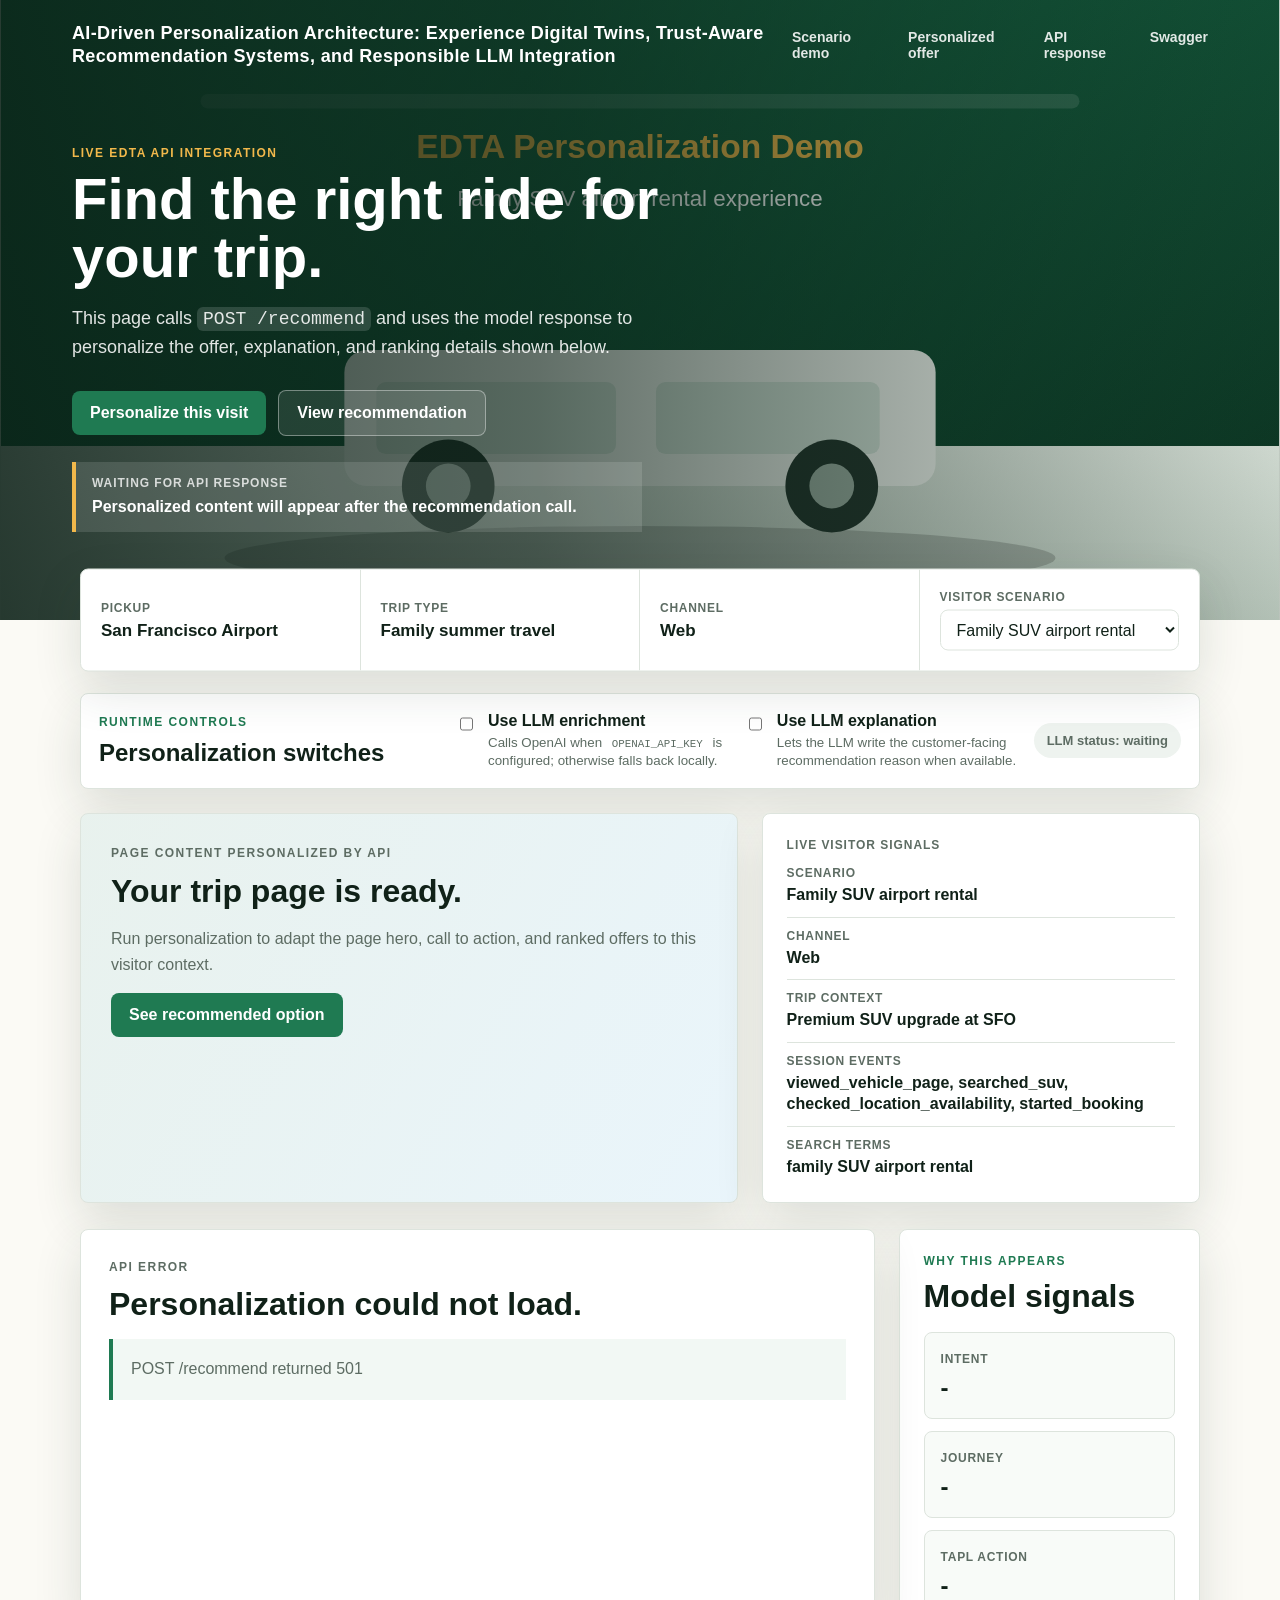
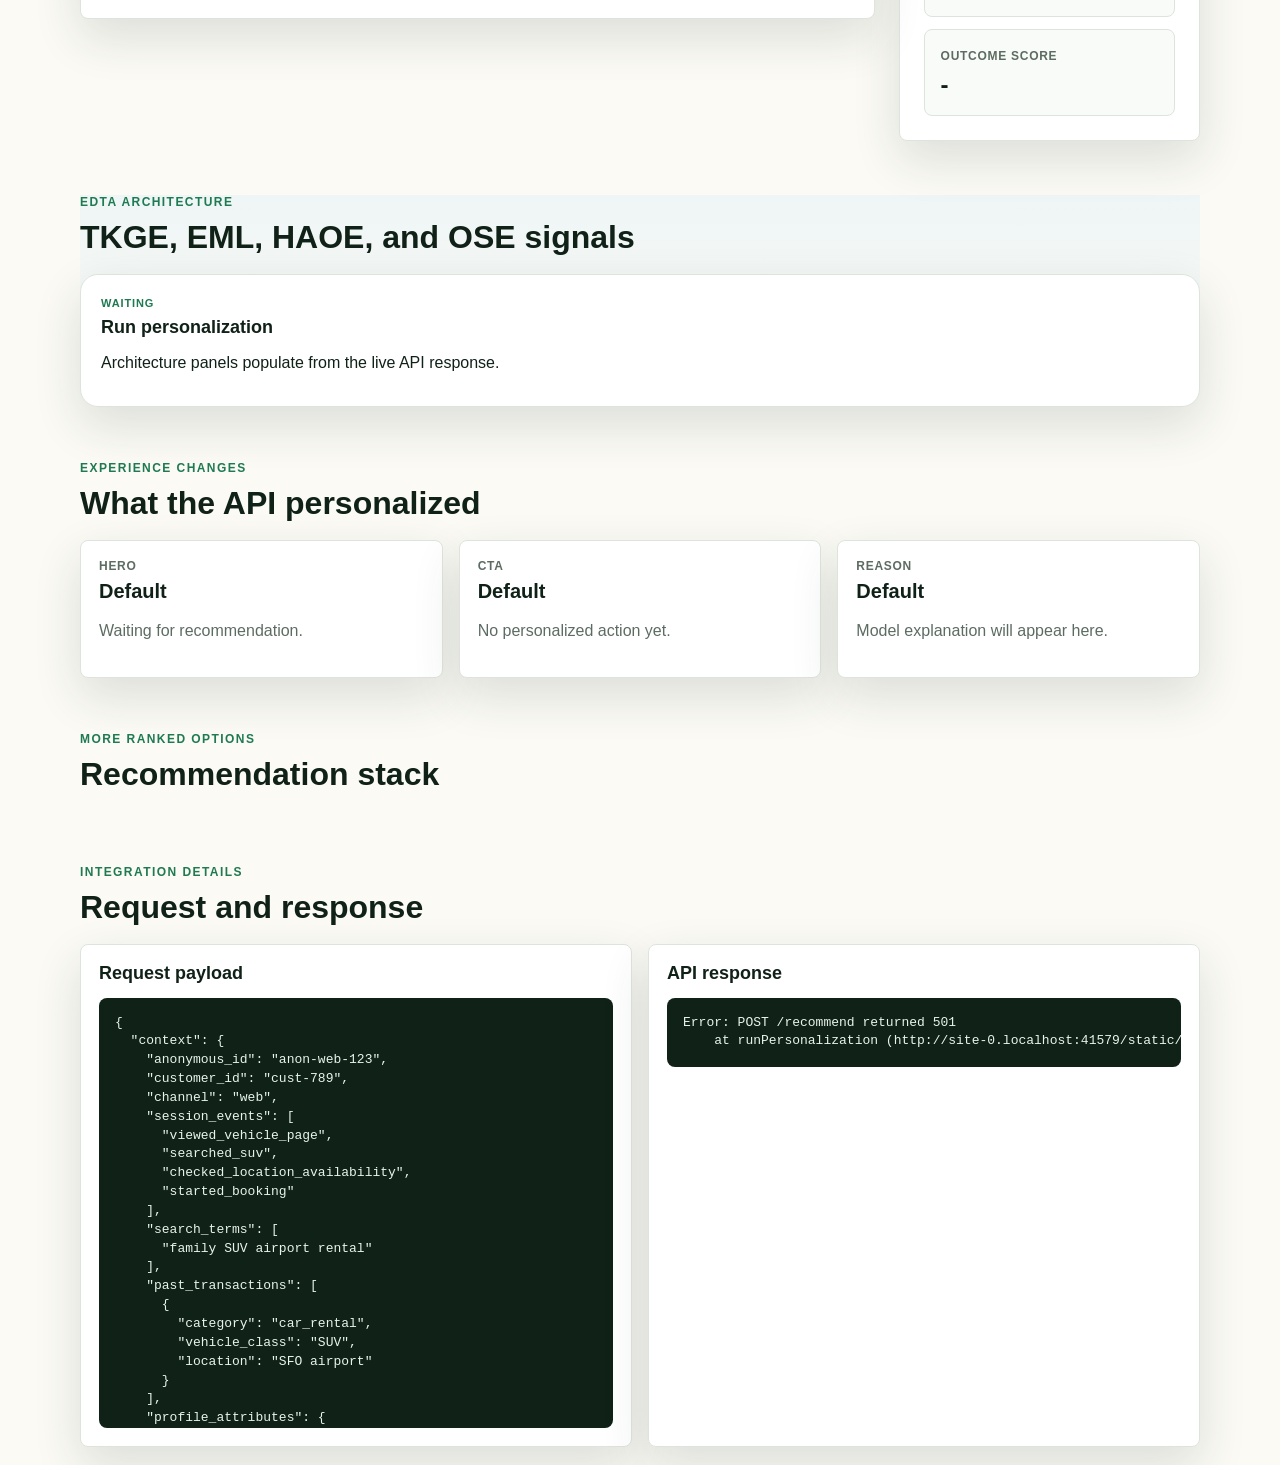
==== static/index.html @ 217e7bd6 "Add enterprise EDTA reference implementation with Render deploy support. Co-authored-by: Cursor <cur" ====
<!DOCTYPE html>
<html lang="en">
<head>
  <meta charset="UTF-8"/>
  <meta name="viewport" content="width=device-width, initial-scale=1.0"/>
  <title>EDTA Personalization Website</title>
  <link rel="stylesheet" href="/static/styles.css"/>
</head>
<body>
  <main>
    <section class="hero">
      <img class="hero-image" src="/static/hero-suv-personalization.svg" alt="Premium SUV at an airport rental pickup area"/>
      <div class="hero-shade"></div>
      <nav class="topbar" aria-label="Primary">
        <a class="brand" href="/demo">AI-Driven Personalization Architecture: Experience Digital Twins, Trust-Aware Recommendation Systems, and Responsible LLM Integration</a>
        <div class="nav-links">
          <a href="/scenario-demo">Scenario demo</a>
          <a href="#personalized-offer">Personalized offer</a>
          <a href="#api-panel">API response</a>
          <a href="/docs">Swagger</a>
        </div>
      </nav>

      <div class="hero-content">
        <p class="eyebrow">Live EDTA API integration</p>
        <h1 id="heroTitle">Find the right ride for your trip.</h1>
        <p id="heroSubtitle" class="subtitle">
          This page calls <code>POST /recommend</code> and uses the model response to personalize the offer, explanation, and ranking details shown below.
        </p>
        <div class="hero-actions">
          <button id="runBtn" type="button">Personalize this visit</button>
          <a class="secondary-link" href="#personalized-offer">View recommendation</a>
        </div>
        <div id="heroPersonalization" class="hero-personalization">
          <span>Waiting for API response</span>
          <strong>Personalized content will appear after the recommendation call.</strong>
        </div>
      </div>
    </section>

    <section class="site-section booking-strip" aria-label="Booking search">
      <div>
        <span>Pickup</span>
        <strong>San Francisco Airport</strong>
      </div>
      <div>
        <span>Trip type</span>
        <strong>Family summer travel</strong>
      </div>
      <div>
        <span>Channel</span>
        <strong id="activeChannel">Web</strong>
      </div>
      <label class="scenario-control" for="scenario">
        <span>Visitor scenario</span>
        <select id="scenario" aria-label="Visitor scenario">
          <!-- Options populated by app.js from the full catalog -->
        </select>
      </label>
    </section>

    <section class="site-section control-panel" aria-label="Personalization controls">
      <div>
        <p class="eyebrow">Runtime controls</p>
        <h2>Personalization switches</h2>
      </div>
      <label class="toggle-row">
        <input id="useLlm" type="checkbox"/>
        <span>
          <strong>Use LLM enrichment</strong>
          <small>Calls OpenAI when <code>OPENAI_API_KEY</code> is configured; otherwise falls back locally.</small>
        </span>
      </label>
      <label class="toggle-row">
        <input id="useLlmExplanation" type="checkbox"/>
        <span>
          <strong>Use LLM explanation</strong>
          <small>Lets the LLM write the customer-facing recommendation reason when available.</small>
        </span>
      </label>
      <div class="status-pill" id="llmStatus">LLM status: unknown</div>
    </section>

    <section class="site-section storefront-layout" aria-label="Personalized storefront">
      <article class="personalized-banner">
        <p class="eyebrow">Page content personalized by API</p>
        <h2 id="bannerTitle">Your trip page is ready.</h2>
        <p id="bannerCopy">Run personalization to adapt the page hero, call to action, and ranked offers to this visitor context.</p>
        <button id="bannerCta" type="button">See recommended option</button>
      </article>
      <div class="trip-panel">
        <span>Live visitor signals</span>
        <ul id="visitorSignals"></ul>
      </div>
    </section>

    <section id="personalized-offer" class="site-section recommendation-layout">
      <article class="offer-card" aria-live="polite">
        <div id="loading" class="loading hidden">
          <div class="spinner"></div>
          <span>Calling personalization API...</span>
        </div>

        <div id="emptyState" class="empty-state">
          <p class="eyebrow">Personalized next best action</p>
          <h2>Ready to personalize this page.</h2>
          <p>Select a visitor scenario and run the EDTA recommendation models to display the best offer for that context.</p>
        </div>

        <div id="topRecommendation" class="hidden"></div>
      </article>

      <aside class="insight-card">
        <p class="eyebrow">Why this appears</p>
        <h2>Model signals</h2>
        <div id="signalGrid" class="signal-grid">
          <div><span>Intent</span><strong>-</strong></div>
          <div><span>Journey</span><strong>-</strong></div>
          <div><span>TAPL action</span><strong>-</strong></div>
          <div><span>Outcome score</span><strong>-</strong></div>
        </div>
      </aside>
    </section>

    <section class="site-section architecture-section">
      <div class="section-heading">
        <p class="eyebrow">EDTA architecture</p>
        <h2>TKGE, EML, HAOE, and OSE signals</h2>
      </div>
      <div id="architecturePanels" class="architecture-grid">
        <article class="architecture-card placeholder-card">
          <span class="architecture-label">Waiting</span>
          <h3>Run personalization</h3>
          <p>Architecture panels populate from the live API response.</p>
        </article>
      </div>
    </section>

    <section class="site-section">
      <div class="section-heading">
        <p class="eyebrow">Experience changes</p>
        <h2>What the API personalized</h2>
      </div>
      <div id="experienceChanges" class="change-grid">
        <article><span>Hero</span><strong>Default</strong><p>Waiting for recommendation.</p></article>
        <article><span>CTA</span><strong>Default</strong><p>No personalized action yet.</p></article>
        <article><span>Reason</span><strong>Default</strong><p>Model explanation will appear here.</p></article>
      </div>
    </section>

    <section class="site-section">
      <div class="section-heading">
        <p class="eyebrow">More ranked options</p>
        <h2>Recommendation stack</h2>
      </div>
      <div id="recommendationList" class="recommendation-list"></div>
    </section>

    <section id="api-panel" class="site-section api-layout">
      <div class="section-heading">
        <p class="eyebrow">Integration details</p>
        <h2>Request and response</h2>
      </div>
      <div class="code-grid">
        <article>
          <h3>Request payload</h3>
          <pre id="payloadPreview"></pre>
        </article>
        <article>
          <h3>API response</h3>
          <pre id="responsePreview">Run personalization to see the response.</pre>
        </article>
      </div>
    </section>
  </main>
  <script src="/static/demo-shared.js"></script>
  <script src="/static/app.js"></script>
</body>
</html>
---- static/styles.css ----
:root {
  --ink: #102118;
  --muted: #5d6c63;
  --paper: #fbfaf5;
  --line: #dde4dd;
  --panel: #ffffff;
  --green: #1f7a52;
  --green-dark: #14583b;
  --sky: #d8edf8;
  --blue: #21759f;
  --gold: #f2b84b;
  --shadow: 0 18px 48px rgba(33, 55, 42, 0.14);
}

* {
  box-sizing: border-box;
}

html {
  scroll-behavior: smooth;
}

body {
  margin: 0;
  font-family: Arial, Helvetica, sans-serif;
  color: var(--ink);
  background: var(--paper);
}

a {
  color: inherit;
  text-decoration: none;
}

button,
select {
  font: inherit;
}

.hero {
  min-height: 620px;
  position: relative;
  overflow: hidden;
  color: #fff;
  display: grid;
  align-items: center;
}

.hero-image,
.hero-shade {
  position: absolute;
  inset: 0;
  width: 100%;
  height: 100%;
}

.hero-image {
  object-fit: cover;
}

.hero-shade {
  background: linear-gradient(90deg, rgba(8, 28, 19, 0.84) 0%, rgba(8, 28, 19, 0.62) 42%, rgba(8, 28, 19, 0.08) 100%);
}

.topbar {
  position: absolute;
  top: 0;
  left: 0;
  right: 0;
  z-index: 2;
  display: flex;
  align-items: center;
  justify-content: space-between;
  padding: 22px clamp(20px, 6vw, 72px);
}

.brand {
  max-width: min(720px, 62vw);
  font-size: 18px;
  font-weight: 800;
  letter-spacing: 0.02em;
  line-height: 1.25;
}

.nav-links {
  display: flex;
  gap: 22px;
  color: rgba(255, 255, 255, 0.88);
  font-size: 14px;
  font-weight: 700;
}

.hero-content {
  position: relative;
  z-index: 1;
  width: min(680px, 90vw);
  margin-left: clamp(20px, 6vw, 72px);
  padding-top: 58px;
}

.eyebrow {
  margin: 0 0 10px;
  color: var(--green);
  font-size: 12px;
  font-weight: 800;
  letter-spacing: 0.12em;
  text-transform: uppercase;
}

.hero .eyebrow {
  color: var(--gold);
}

h1,
h2,
h3,
p {
  overflow-wrap: anywhere;
}

h1 {
  margin: 0;
  max-width: 650px;
  font-size: 58px;
  line-height: 1;
  letter-spacing: 0;
}

h2 {
  margin: 0;
  font-size: 32px;
  line-height: 1.15;
}

h3 {
  margin: 0;
  font-size: 18px;
}

.subtitle {
  max-width: 610px;
  color: rgba(255, 255, 255, 0.88);
  font-size: 18px;
  line-height: 1.6;
}

code {
  padding: 2px 6px;
  border-radius: 6px;
  background: rgba(255, 255, 255, 0.14);
}

.hero-actions {
  display: flex;
  flex-wrap: wrap;
  gap: 12px;
  align-items: center;
  margin-top: 28px;
}

.hero-personalization {
  max-width: 570px;
  margin-top: 26px;
  border-left: 4px solid var(--gold);
  padding: 14px 16px;
  background: rgba(255, 255, 255, 0.12);
}

.hero-personalization span {
  display: block;
  color: rgba(255, 255, 255, 0.78);
  font-size: 12px;
  font-weight: 800;
  letter-spacing: 0.08em;
  text-transform: uppercase;
}

.hero-personalization strong {
  display: block;
  margin-top: 6px;
  line-height: 1.4;
}

button,
.secondary-link {
  border-radius: 8px;
  border: 0;
  padding: 13px 18px;
  font-weight: 800;
  cursor: pointer;
}

button {
  color: #fff;
  background: var(--green);
}

button:hover {
  background: var(--green-dark);
}

.secondary-link {
  color: #fff;
  border: 1px solid rgba(255, 255, 255, 0.38);
  background: rgba(255, 255, 255, 0.1);
}

.site-section {
  width: min(1120px, calc(100vw - 40px));
  margin: 0 auto;
}

.booking-strip {
  transform: translateY(-50%);
  margin-bottom: -36px;
  display: grid;
  grid-template-columns: repeat(4, minmax(0, 1fr));
  gap: 0;
  background: var(--panel);
  border: 1px solid var(--line);
  border-radius: 8px;
  box-shadow: var(--shadow);
  overflow: hidden;
}

.booking-strip > div,
.scenario-control {
  min-height: 92px;
  padding: 20px;
  border-right: 1px solid var(--line);
  display: flex;
  flex-direction: column;
  justify-content: center;
  gap: 6px;
}

.booking-strip > :last-child {
  border-right: 0;
}

.booking-strip span,
.signal-grid span,
.offer-metrics span {
  color: var(--muted);
  font-size: 12px;
  font-weight: 800;
  letter-spacing: 0.06em;
  text-transform: uppercase;
}

.booking-strip strong {
  font-size: 17px;
}

.control-panel {
  display: grid;
  grid-template-columns: minmax(260px, 1fr) minmax(220px, 0.8fr) minmax(220px, 0.8fr) auto;
  gap: 16px;
  align-items: center;
  margin-top: 6px;
  margin-bottom: 24px;
  padding: 18px;
  border: 1px solid var(--line);
  border-radius: 8px;
  background: var(--panel);
  box-shadow: var(--shadow);
}

.control-panel h2 {
  font-size: 24px;
}

.toggle-row {
  display: flex;
  gap: 12px;
  align-items: flex-start;
}

.toggle-row input {
  width: 20px;
  height: 20px;
  margin-top: 2px;
  accent-color: var(--green);
}

.toggle-row strong,
.toggle-row small {
  display: block;
}

.toggle-row small {
  margin-top: 4px;
  color: var(--muted);
  line-height: 1.35;
}

.status-pill {
  justify-self: end;
  white-space: nowrap;
  border-radius: 999px;
  padding: 10px 13px;
  color: var(--muted);
  background: #eef3ef;
  font-size: 13px;
  font-weight: 800;
}

.status-pill.is-on {
  color: #0f5132;
  background: #d9f4e7;
}

.status-pill.is-fallback {
  color: #6b4a00;
  background: #fff2c8;
}

select {
  width: 100%;
  border: 1px solid var(--line);
  border-radius: 8px;
  color: var(--ink);
  background: #fff;
  padding: 10px 12px;
}

.storefront-layout {
  display: grid;
  grid-template-columns: minmax(0, 1.2fr) minmax(290px, 0.8fr);
  gap: 24px;
  align-items: stretch;
  margin-bottom: 26px;
}

.personalized-banner,
.trip-panel,
.change-grid article {
  border: 1px solid var(--line);
  border-radius: 8px;
  background: var(--panel);
  box-shadow: var(--shadow);
}

.personalized-banner {
  padding: 30px;
  background:
    linear-gradient(120deg, rgba(31, 122, 82, 0.10), rgba(216, 237, 248, 0.55)),
    var(--panel);
}

.personalized-banner p {
  color: var(--muted);
  line-height: 1.6;
}

.trip-panel {
  padding: 24px;
}

.trip-panel > span {
  display: block;
  margin-bottom: 14px;
  color: var(--muted);
  font-size: 12px;
  font-weight: 800;
  letter-spacing: 0.08em;
  text-transform: uppercase;
}

.trip-panel ul {
  list-style: none;
  padding: 0;
  margin: 0;
  display: grid;
  gap: 11px;
}

.trip-panel li {
  border-bottom: 1px solid var(--line);
  padding-bottom: 11px;
}

.trip-panel li:last-child {
  border-bottom: 0;
  padding-bottom: 0;
}

.trip-panel li span,
.change-grid span,
.signal-grid small {
  display: block;
  color: var(--muted);
  font-size: 12px;
  font-weight: 800;
  letter-spacing: 0.06em;
  text-transform: uppercase;
}

.trip-panel li strong {
  display: block;
  margin-top: 4px;
  line-height: 1.35;
}

.recommendation-layout {
  display: grid;
  grid-template-columns: minmax(0, 1.45fr) minmax(280px, 0.55fr);
  gap: 24px;
  align-items: start;
  margin-top: 18px;
}

.offer-card,
.insight-card,
.mini-card,
.code-grid article {
  background: var(--panel);
  border: 1px solid var(--line);
  border-radius: 8px;
  box-shadow: var(--shadow);
}

.offer-card {
  min-height: 390px;
  padding: 28px;
  position: relative;
}

.empty-state {
  max-width: 620px;
}

.empty-state p,
.offer-card p,
.mini-card p {
  color: var(--muted);
  line-height: 1.55;
}

.offer-header {
  display: flex;
  justify-content: space-between;
  gap: 20px;
  align-items: flex-start;
}

.score-badge {
  flex: 0 0 auto;
  display: grid;
  place-items: center;
  width: 82px;
  height: 82px;
  border-radius: 50%;
  color: #fff;
  background: var(--green);
  font-size: 24px;
}

.offer-metrics {
  display: grid;
  grid-template-columns: repeat(3, minmax(0, 1fr));
  gap: 12px;
  margin: 24px 0;
}

.offer-metrics div,
.signal-grid div {
  border: 1px solid var(--line);
  border-radius: 8px;
  padding: 16px;
  background: #f8fbf8;
}

.offer-metrics strong,
.signal-grid strong {
  display: block;
  margin-top: 7px;
  font-size: 24px;
}

.signal-grid small {
  margin-top: 6px;
  line-height: 1.35;
  text-transform: none;
  letter-spacing: 0;
}

.explanation {
  padding: 18px;
  border-left: 4px solid var(--green);
  background: #f2f8f4;
}

.pill-row {
  display: flex;
  flex-wrap: wrap;
  gap: 8px;
  margin: 18px 0 24px;
}

.pill-row span {
  border-radius: 999px;
  background: var(--sky);
  color: #16445b;
  padding: 7px 10px;
  font-size: 12px;
  font-weight: 800;
}

.offer-button {
  min-width: 190px;
}

.insight-card {
  padding: 24px;
}

.signal-grid {
  display: grid;
  gap: 12px;
  margin-top: 18px;
}

.section-heading {
  margin: 54px 0 18px;
}

.recommendation-list {
  display: grid;
  grid-template-columns: repeat(3, minmax(0, 1fr));
  gap: 16px;
}

.change-grid {
  display: grid;
  grid-template-columns: repeat(3, minmax(0, 1fr));
  gap: 16px;
}

.change-grid article {
  padding: 18px;
}

.change-grid strong {
  display: block;
  margin-top: 7px;
  font-size: 20px;
}

.change-grid p {
  color: var(--muted);
  line-height: 1.5;
}

.mini-card {
  padding: 18px;
  display: flex;
  justify-content: space-between;
  gap: 16px;
}

.mini-card strong {
  color: var(--green);
  font-size: 24px;
}

.rank {
  display: inline-block;
  margin-bottom: 10px;
  color: var(--blue);
  font-weight: 800;
}

.api-layout {
  padding-bottom: 18px;
}

.code-grid {
  display: grid;
  grid-template-columns: repeat(2, minmax(0, 1fr));
  gap: 16px;
}

.code-grid article {
  padding: 18px;
  min-width: 0;
}

pre {
  max-height: 430px;
  margin: 14px 0 0;
  overflow: auto;
  border-radius: 8px;
  background: #102118;
  color: #e8f4eb;
  padding: 16px;
  font-size: 13px;
  line-height: 1.45;
}

.loading {
  display: flex;
  align-items: center;
  gap: 12px;
  position: absolute;
  right: 24px;
  top: 24px;
  color: var(--muted);
  font-weight: 800;
}

.hidden {
  display: none;
}

.spinner {
  width: 30px;
  height: 30px;
  border: 4px solid #d5e2d8;
  border-top-color: var(--green);
  border-radius: 50%;
  animation: spin 0.8s linear infinite;
}

@keyframes spin {
  to {
    transform: rotate(360deg);
  }
}

@media (max-width: 920px) {
  .hero {
    min-height: 560px;
  }

  h1 {
    font-size: 42px;
  }

  .nav-links {
    display: none;
  }

  .booking-strip,
  .control-panel,
  .storefront-layout,
  .recommendation-layout,
  .recommendation-list,
  .change-grid,
  .code-grid {
    grid-template-columns: 1fr;
  }

  .status-pill {
    justify-self: start;
  }

  .booking-strip {
    transform: translateY(-24px);
    margin-bottom: 0;
  }

  .booking-strip > div,
  .scenario-control {
    border-right: 0;
    border-bottom: 1px solid var(--line);
  }

  .offer-metrics {
    grid-template-columns: 1fr;
  }
}

@media (max-width: 560px) {
  .hero-content {
    margin-left: 20px;
    margin-right: 20px;
  }

  .topbar {
    padding: 18px 20px;
  }

  h1 {
    font-size: 36px;
  }

  .offer-header {
    display: block;
  }

  .score-badge {
    margin-top: 16px;
  }
}

.scenario-page {
  background:
    radial-gradient(circle at top left, rgba(224, 234, 244, 0.70), transparent 34%),
    linear-gradient(180deg, #f5f7fa 0%, #ffffff 48%, #f6f8fb 100%);
  color: #172033;
  font-family: "Times New Roman", Times, serif;
  font-size: 14px;
}

.scenario-page h1,
.scenario-page h2,
.scenario-page h3,
.scenario-page strong {
  font-family: "Times New Roman", Times, serif;
}

.scenario-page button {
  background: #2f6f9f;
  letter-spacing: 0.01em;
}

.scenario-page button:hover {
  background: #17324d;
}

.scenario-page .eyebrow {
  color: #2f6f9f;
  font-weight: 700;
  letter-spacing: 0.10em;
}

.scenario-hero {
  min-height: 150px;
  position: relative;
  display: grid;
  align-items: center;
  color: #fff;
  background:
    linear-gradient(110deg, rgba(16, 32, 53, 0.94), rgba(28, 77, 112, 0.82), rgba(31, 122, 82, 0.42)),
    url("/static/hero-suv-personalization.png") center 42%/cover;
  border-bottom: 1px solid rgba(255, 255, 255, 0.18);
}

.scenario-topbar {
  justify-content: center;
  background: rgba(16, 32, 53, 0.36);
  backdrop-filter: blur(10px);
  padding-top: 14px;
  padding-bottom: 14px;
}

.scenario-topbar .brand {
  font-size: 15px;
}

.scenario-topbar .nav-links {
  font-size: 13px;
}

.scenario-hero-content {
  position: relative;
  z-index: 1;
  width: min(820px, calc(100vw - 40px));
  margin: 58px auto 18px;
  text-align: center;
}

.scenario-hero-content .eyebrow {
  margin-bottom: 8px;
  font-size: 10px;
  color: #d9e8f5;
}

.scenario-hero h1 {
  max-width: 900px;
  margin: 0 auto;
  font-size: 26px;
  font-weight: 700;
  line-height: 1.18;
  letter-spacing: 0;
}

.scenario-hero .subtitle {
  max-width: 780px;
  margin: 8px auto 0;
  font-size: 12px;
  line-height: 1.4;
}

.hero-supporting-copy {
  max-width: 820px;
  margin: 7px auto 0;
  color: rgba(255, 255, 255, 0.76);
  font-size: 11px;
  line-height: 1.45;
}

.hero-stat-row {
  justify-content: center;
  display: flex;
  flex-wrap: wrap;
  gap: 8px;
  margin-top: 10px;
}

.hero-stat-row span {
  border: 1px solid rgba(255, 255, 255, 0.24);
  border-radius: 999px;
  padding: 5px 9px;
  color: rgba(255, 255, 255, 0.92);
  background: rgba(255, 255, 255, 0.10);
  font-size: 11px;
  font-weight: 700;
}

.scenario-workbench,
.scenario-results {
  display: grid;
  grid-template-columns: minmax(0, 1fr);
  gap: 14px;
  align-items: start;
  margin-top: 12px;
}

.scenario-results {
  grid-template-columns: minmax(0, 1.26fr) minmax(280px, 0.74fr);
}

.scenario-input-panel {
  border: 1px solid #d7dee8;
  border-radius: 10px;
  background: rgba(255, 255, 255, 0.96);
  box-shadow: 0 12px 30px rgba(23, 32, 51, 0.08);
  padding: 12px;
}

.panel-title-row {
  display: flex;
  align-items: center;
  justify-content: space-between;
  gap: 10px;
  margin-bottom: 8px;
}

.panel-title-row p {
  margin: 0;
  color: #667085;
  font-size: 12px;
  font-weight: 600;
}

.step-badge {
  display: inline-flex;
  align-items: center;
  min-height: 26px;
  border: 1px solid #c9d7e5;
  border-radius: 999px;
  padding: 5px 10px;
  color: #17324d;
  background: #edf4fb;
  font-size: 11px;
  font-weight: 700;
  letter-spacing: 0.04em;
  text-transform: uppercase;
}

.scenario-input-panel label > strong {
  display: block;
  font-size: 15px;
}

.scenario-text-label {
  display: flex;
  align-items: baseline;
  justify-content: space-between;
  gap: 12px;
  margin-top: 4px;
  margin-bottom: 6px;
}

.scenario-text-label .eyebrow {
  margin-bottom: 0;
}

textarea {
  width: 100%;
  resize: vertical;
  min-height: 96px;
  border: 1px solid #cfd8e3;
  border-radius: 10px;
  padding: 10px;
  color: #172033;
  background: #ffffff;
  font: inherit;
  font-size: 13px;
  line-height: 1.38;
}

textarea:focus,
.scenario-picker:focus {
  border-color: #2f6f9f;
  box-shadow: 0 0 0 3px rgba(47, 111, 159, 0.13);
  outline: none;
}

.scenario-actions {
  display: grid;
  grid-template-columns: minmax(170px, 0.9fr) minmax(170px, 0.9fr) minmax(140px, auto);
  gap: 9px;
  align-items: center;
  margin-top: 9px;
}

.scenario-actions button,
.scenario-input-panel .example-chip {
  padding: 9px 12px;
  font-size: 12px;
}

.scenario-actions button {
  box-shadow: 0 10px 20px rgba(47, 111, 159, 0.18);
}

.compact-toggle {
  border: 1px solid #e1e7ef;
  border-radius: 10px;
  padding: 8px;
  background: #f8fafc;
}

.compact-toggle small {
  font-size: 11px;
  line-height: 1.35;
}

.compact-toggle strong {
  font-size: 13px;
}

.scenario-status {
  margin-top: 8px;
  color: var(--muted);
  font-size: 12px;
  font-weight: 800;
}

.scenario-library-row {
  display: grid;
  grid-template-columns: minmax(150px, 0.34fr) minmax(280px, 1fr) minmax(130px, auto);
  gap: 9px;
  align-items: center;
  margin-bottom: 8px;
  border: 1px solid #e1e7ef;
  border-radius: 12px;
  background: #f8fafc;
  padding: 9px;
}

.scenario-picker-label strong,
.scenario-picker-label small {
  display: block;
}

.scenario-picker-label small {
  margin-top: 5px;
  color: var(--muted);
  line-height: 1.4;
  font-size: 12px;
}

.scenario-library-row .scenario-picker-label strong {
  margin-bottom: 0;
  font-size: 13px;
}

.scenario-library-row .scenario-picker-label .eyebrow {
  margin-bottom: 3px;
  font-size: 9px;
}

.scenario-picker {
  width: 100%;
  min-height: 36px;
  border: 1px solid #cfd8e3;
  border-radius: 10px;
  padding: 7px 9px;
  color: #172033;
  background: #fff;
  font: inherit;
  font-size: 13px;
  line-height: 1.35;
  text-overflow: ellipsis;
}

.scenario-example-meta {
  display: grid;
  grid-template-columns: minmax(0, 1fr) auto;
  gap: 8px;
  align-items: center;
  margin-bottom: 8px;
}

.scenario-summary-card {
  border: 1px solid #e1e7ef;
  border-radius: 10px;
  background: linear-gradient(180deg, #ffffff, #f8fafc);
  padding: 8px 10px;
}

.scenario-summary-card span {
  display: block;
  color: #667085;
  font-size: 11px;
  font-weight: 700;
  letter-spacing: 0.06em;
  text-transform: uppercase;
}

.scenario-summary-card strong {
  display: block;
  margin-top: 4px;
  font-size: 12px;
  line-height: 1.35;
  overflow-wrap: anywhere;
}

.scenario-chip-row {
  display: flex;
  flex-wrap: wrap;
  justify-content: flex-end;
  gap: 6px;
}

.scenario-chip-row span {
  border-radius: 999px;
  padding: 5px 8px;
  color: #17324d;
  background: #e7f0f8;
  font-size: 11px;
  font-weight: 700;
}

.example-chip {
  width: 100%;
  color: #fff;
  background: linear-gradient(135deg, #2f6f9f, #17324d);
  border: 0;
  text-align: center;
  box-shadow: 0 10px 22px rgba(47, 111, 159, 0.18);
}

.example-chip:hover {
  color: #fff;
}

.scenario-offer {
  min-height: 235px;
  padding: 16px;
  overflow: hidden;
}

.scenario-offer > * {
  position: relative;
  z-index: 1;
}

.scenario-offer::before {
  content: "";
  position: absolute;
  right: -80px;
  top: -80px;
  width: 190px;
  height: 190px;
  border-radius: 50%;
  background: rgba(231, 240, 248, 0.85);
}

.scenario-offer h2 {
  font-size: 20px;
}

.scenario-offer p {
  font-size: 13px;
}

.scenario-offer .score-badge {
  width: 56px;
  height: 56px;
  font-size: 16px;
  background: #2f6f9f;
  box-shadow: 0 10px 24px rgba(47, 111, 159, 0.22);
}

.scenario-offer .offer-metrics {
  gap: 8px;
  margin: 12px 0;
}

.scenario-offer .offer-metrics div {
  padding: 9px;
  background: #ffffff;
}

.scenario-offer .offer-metrics strong {
  font-size: 14px;
}

.scenario-offer .explanation {
  padding: 10px;
  border-radius: 0 10px 10px 0;
  border-left-color: #2f6f9f;
  background: #f2f7fb;
}

.parsed-context {
  display: grid;
  gap: 7px;
  margin-top: 8px;
}

.parsed-context div {
  border: 1px solid #e1e7ef;
  border-radius: 10px;
  background: #ffffff;
  padding: 8px;
}

.parsed-context span {
  display: block;
  color: #667085;
  font-size: 10px;
  font-weight: 800;
  letter-spacing: 0.06em;
  text-transform: uppercase;
}

.parsed-context strong {
  display: block;
  margin-top: 5px;
  font-size: 12px;
  line-height: 1.35;
}

.scenario-page .insight-card {
  padding: 14px;
  border-radius: 12px;
  border-color: #d7dee8;
  box-shadow: 0 12px 30px rgba(23, 32, 51, 0.08);
}

.scenario-page .section-heading {
  margin: 18px 0 10px;
}

.technical-section {
  margin-top: 12px;
}

.technical-card {
  padding: 14px;
  border-radius: 12px;
}

.compact-heading {
  margin: 0 0 10px;
}

.technical-explanation {
  color: var(--muted);
  line-height: 1.45;
}

.technical-grid {
  display: grid;
  grid-template-columns: repeat(4, minmax(0, 1fr));
  gap: 9px;
}

.technical-grid article {
  border: 1px solid #e1e7ef;
  border-radius: 12px;
  background: linear-gradient(180deg, #ffffff, #f8fafc);
  padding: 10px;
}

.technical-grid article > span {
  display: block;
  color: #17324d;
  font-size: 11px;
  font-weight: 800;
  letter-spacing: 0.06em;
  text-transform: uppercase;
}

.technical-grid p {
  margin: 6px 0 9px;
  color: var(--muted);
  font-size: 12px;
}

.technical-grid dl {
  display: grid;
  gap: 5px;
  margin: 0;
}

.technical-grid dl div {
  display: grid;
  grid-template-columns: minmax(74px, 0.46fr) minmax(0, 0.54fr);
  gap: 8px;
  align-items: start;
}

.technical-grid dt {
  color: var(--muted);
  font-size: 10px;
  font-weight: 800;
  letter-spacing: 0.05em;
  text-transform: uppercase;
}

.technical-grid dd {
  margin: 0;
  color: #172033;
  font-size: 12px;
  font-weight: 700;
  overflow-wrap: anywhere;
}

.scenario-page .section-heading h2 {
  font-size: 18px;
}

.scenario-page .code-grid article {
  padding: 10px;
  border-radius: 12px;
  border-color: #d7dee8;
  box-shadow: 0 12px 28px rgba(23, 32, 51, 0.07);
}

.scenario-page .api-layout .section-heading {
  display: flex;
  align-items: end;
  justify-content: space-between;
  gap: 12px;
}

.scenario-page .api-layout .section-heading .eyebrow {
  margin-bottom: 4px;
}

.scenario-page pre {
  max-height: 150px;
  font-size: 11px;
  margin-top: 8px;
  padding: 10px;
}

@media (max-width: 920px) {
  .scenario-workbench,
  .scenario-results,
  .scenario-actions,
  .scenario-library-row,
  .scenario-example-meta,
  .technical-grid {
    grid-template-columns: 1fr;
  }

  .scenario-chip-row {
    justify-content: flex-start;
  }
}

.architecture-section {
  background: linear-gradient(180deg, rgba(216, 237, 248, 0.35) 0%, rgba(251, 250, 245, 0) 100%);
}

.architecture-grid {
  display: grid;
  grid-template-columns: repeat(4, minmax(0, 1fr));
  gap: 18px;
}

.architecture-card {
  background: var(--panel);
  border: 1px solid var(--line);
  border-radius: 18px;
  padding: 18px 20px;
  box-shadow: var(--shadow);
}

.architecture-card.placeholder-card {
  grid-column: 1 / -1;
}

.architecture-label {
  display: inline-block;
  font-size: 11px;
  font-weight: 700;
  letter-spacing: 0.08em;
  text-transform: uppercase;
  color: var(--green);
  margin-bottom: 8px;
}

.architecture-card h3 {
  margin: 0 0 12px;
  font-size: 18px;
}

.architecture-card dl {
  display: grid;
  gap: 10px;
  margin: 0;
}

.architecture-card dl div {
  display: grid;
  gap: 2px;
}

.architecture-card dt {
  font-size: 12px;
  color: var(--muted);
}

.architecture-card dd {
  margin: 0;
  font-weight: 700;
}

.feedback-row {
  margin-top: 18px;
  padding-top: 16px;
  border-top: 1px solid var(--line);
}

.feedback-label {
  display: block;
  font-size: 12px;
  font-weight: 700;
  color: var(--muted);
  margin-bottom: 10px;
}

.feedback-actions {
  display: flex;
  flex-wrap: wrap;
  gap: 10px;
}

.feedback-btn {
  border: 1px solid var(--line);
  background: #fff;
  color: var(--ink);
  border-radius: 999px;
  padding: 8px 16px;
  cursor: pointer;
}

.feedback-btn.is-positive {
  background: var(--green);
  border-color: var(--green);
  color: #fff;
}

.feedback-btn.is-muted {
  background: #f3f5f3;
}

.feedback-status {
  margin: 10px 0 0;
  font-size: 13px;
  color: var(--muted);
}

.scenario-mode-tabs {
  display: flex;
  flex-wrap: wrap;
  gap: 8px;
  width: 100%;
}

.scenario-mode-tab {
  border: 1px solid var(--line);
  background: #fff;
  border-radius: 999px;
  padding: 8px 14px;
  cursor: pointer;
}

.scenario-mode-tab.is-active {
  background: var(--green);
  border-color: var(--green);
  color: #fff;
}

@media (max-width: 1100px) {
  .architecture-grid {
    grid-template-columns: repeat(2, minmax(0, 1fr));
  }
}

@media (max-width: 720px) {
  .architecture-grid {
    grid-template-columns: 1fr;
  }
}
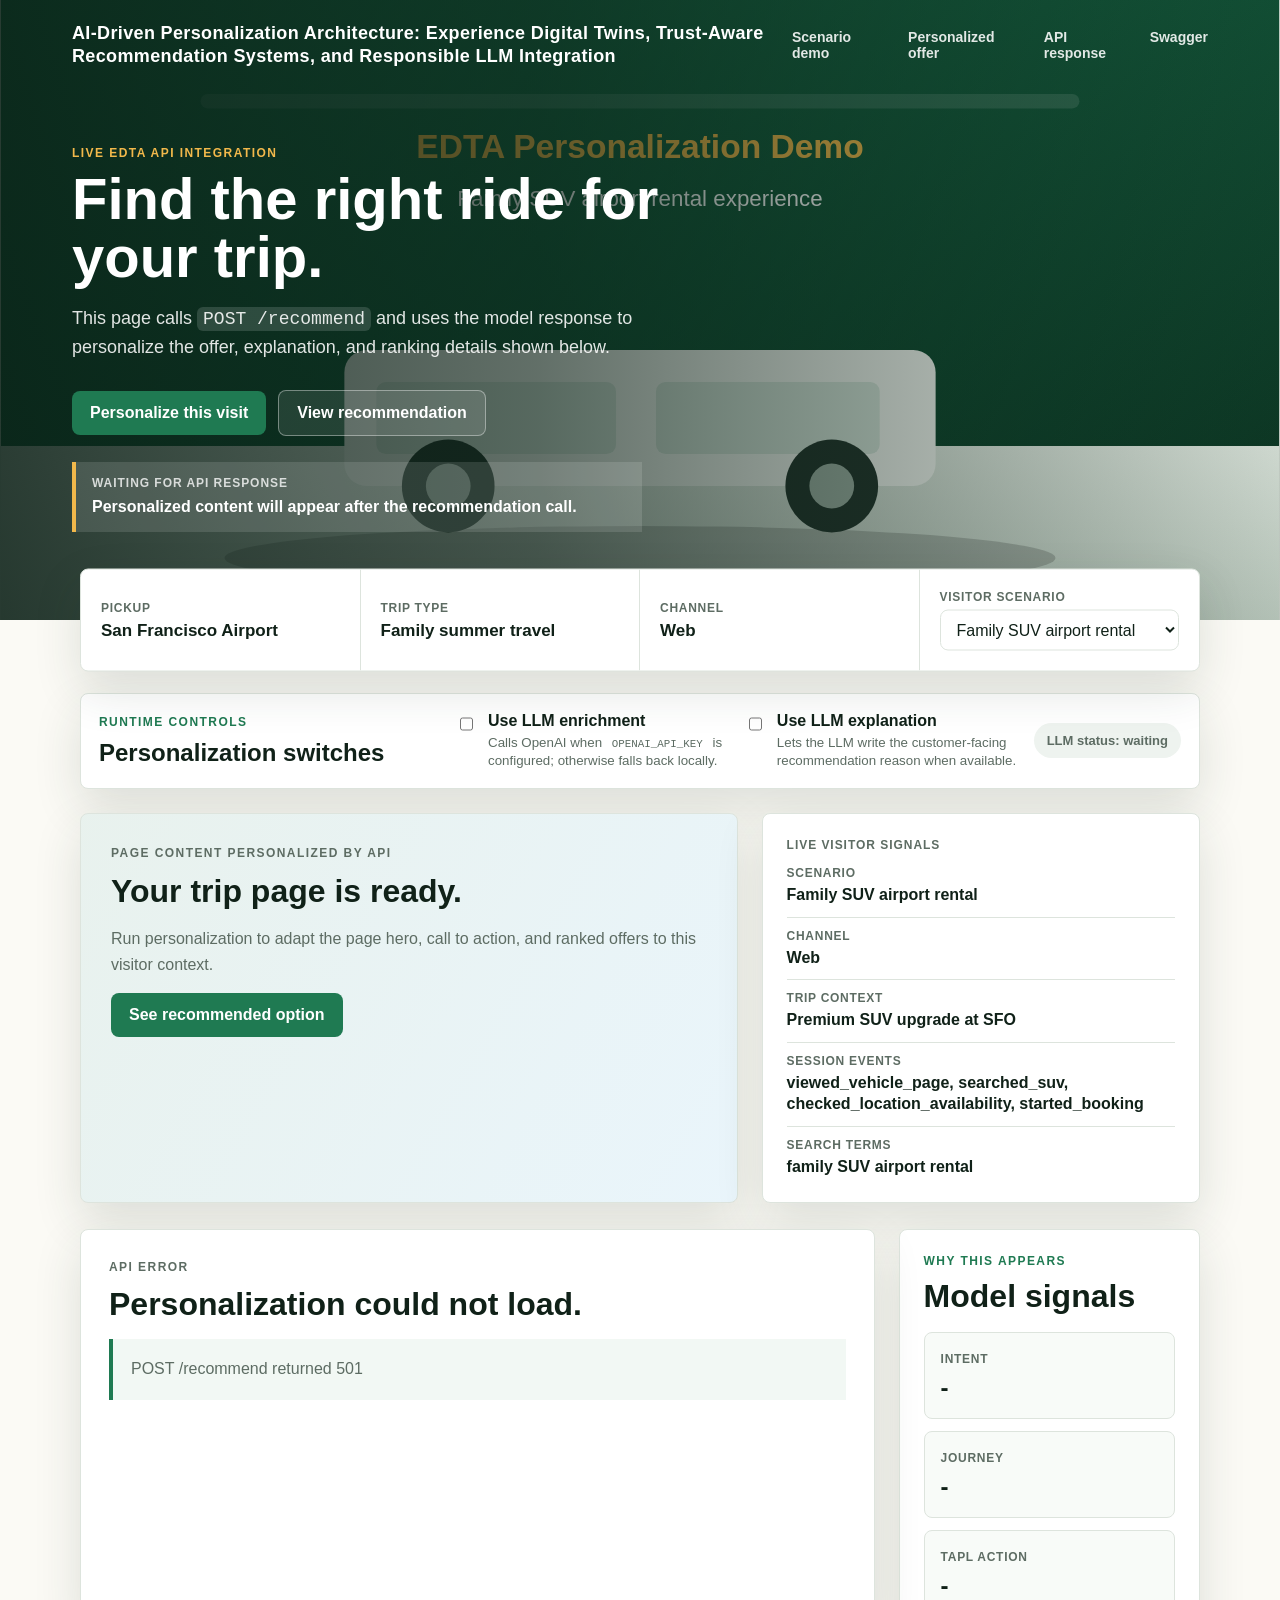
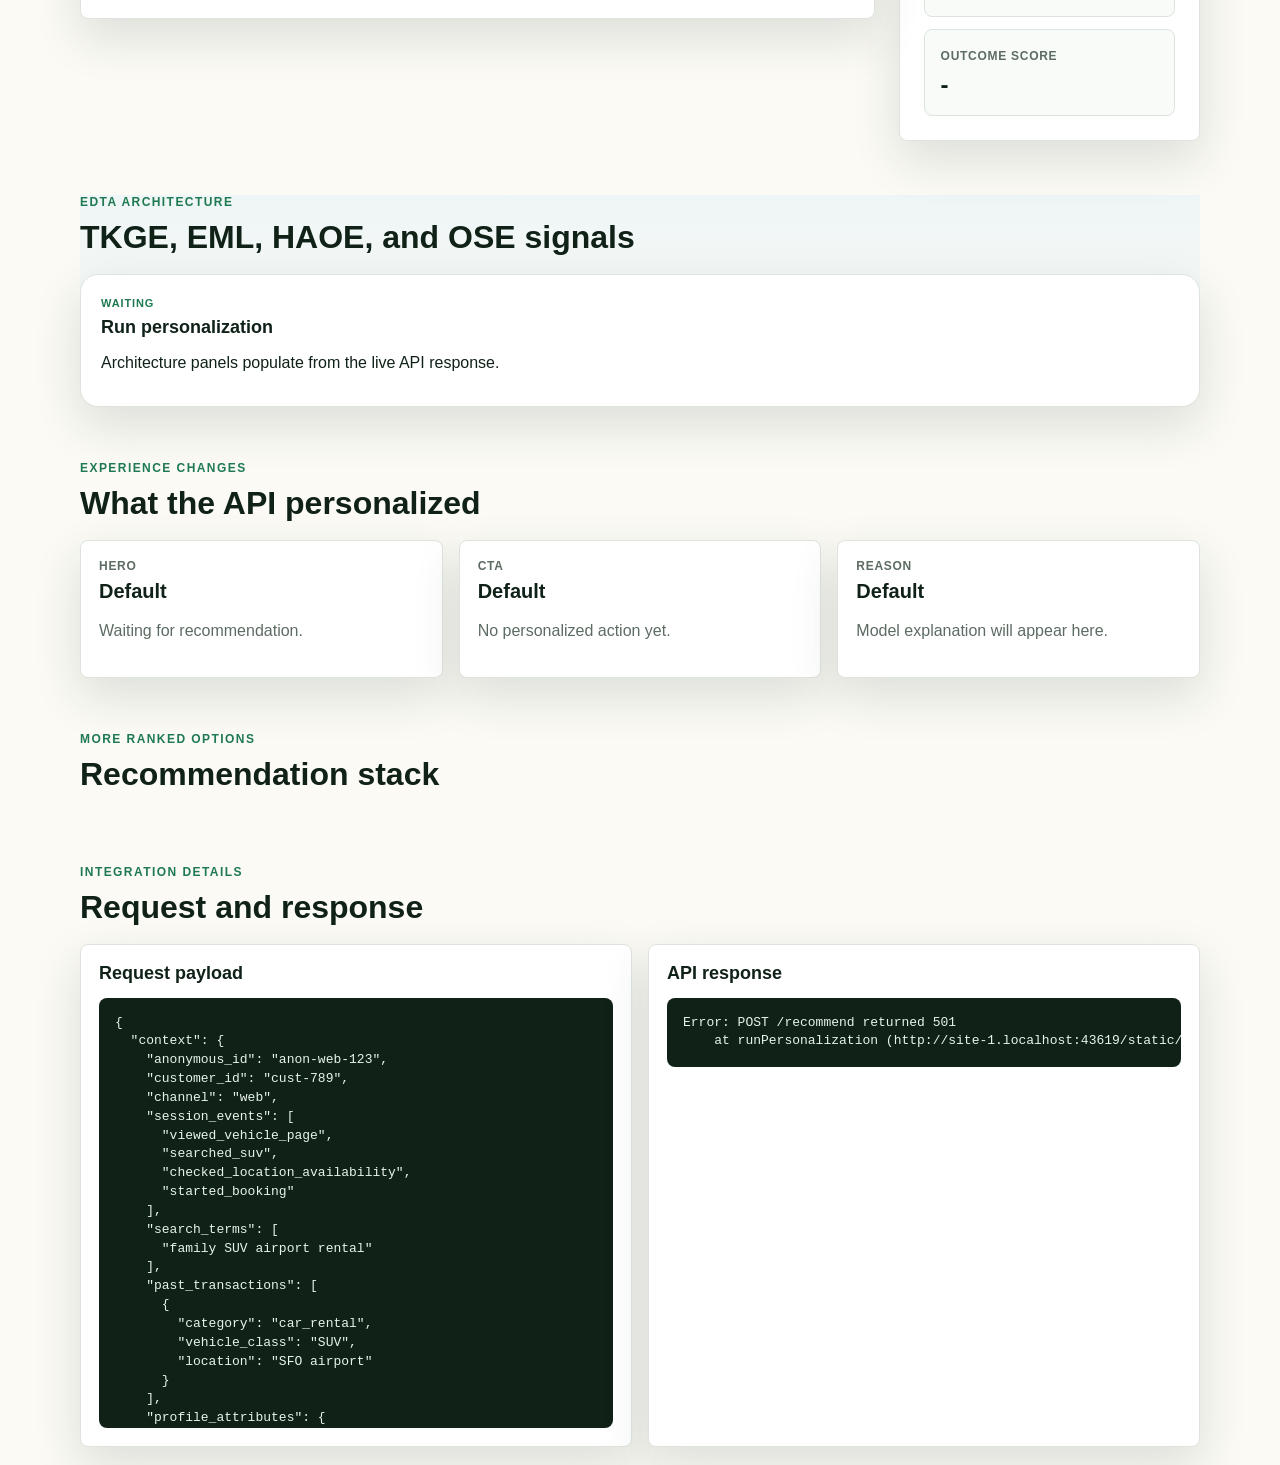
==== commit a86d586d: "Fix demo 401 on Render by exposing API key to browser demos via /demo-config. Co-authored-by: Cursor" ====
--- a/static/index.html
+++ b/static/index.html
@@ -173,6 +173,7 @@
       </div>
     </section>
   </main>
+  <script src="/static/demo-api.js"></script>
   <script src="/static/demo-shared.js"></script>
   <script src="/static/app.js"></script>
 </body>
